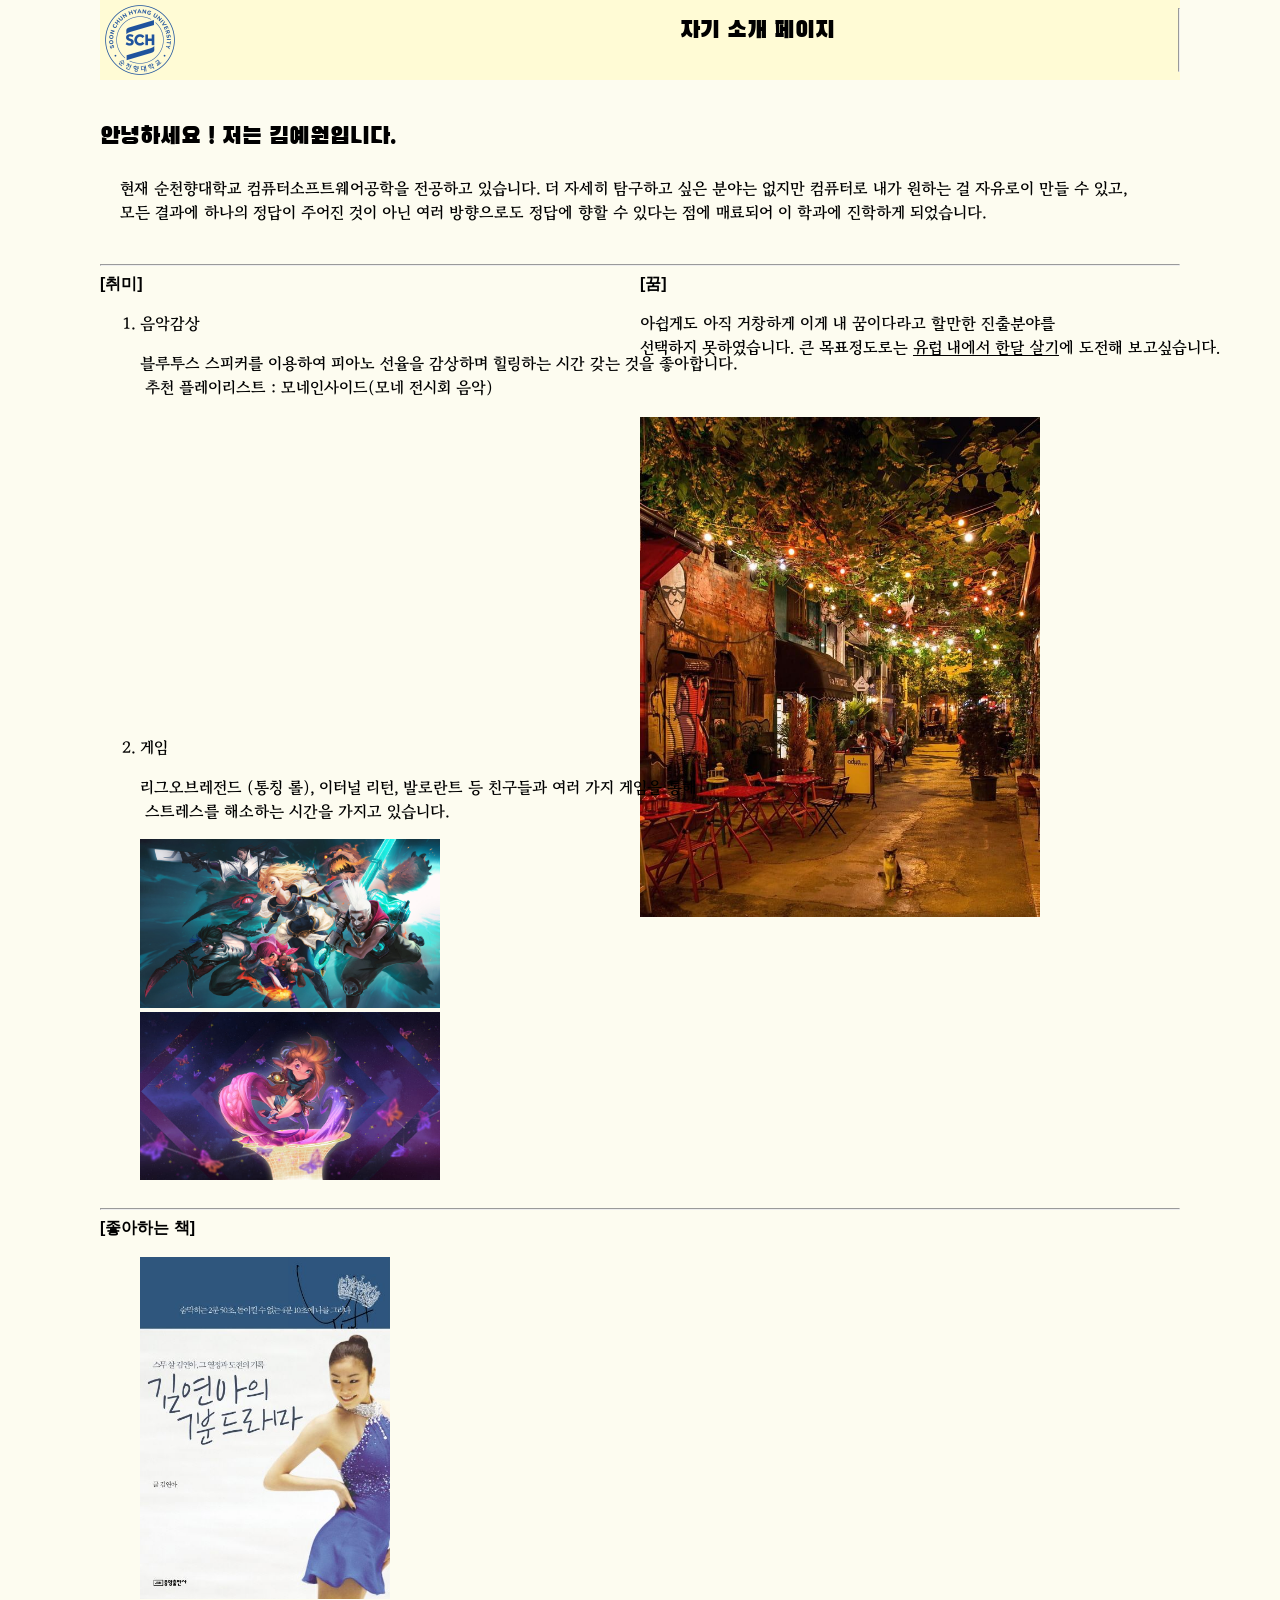
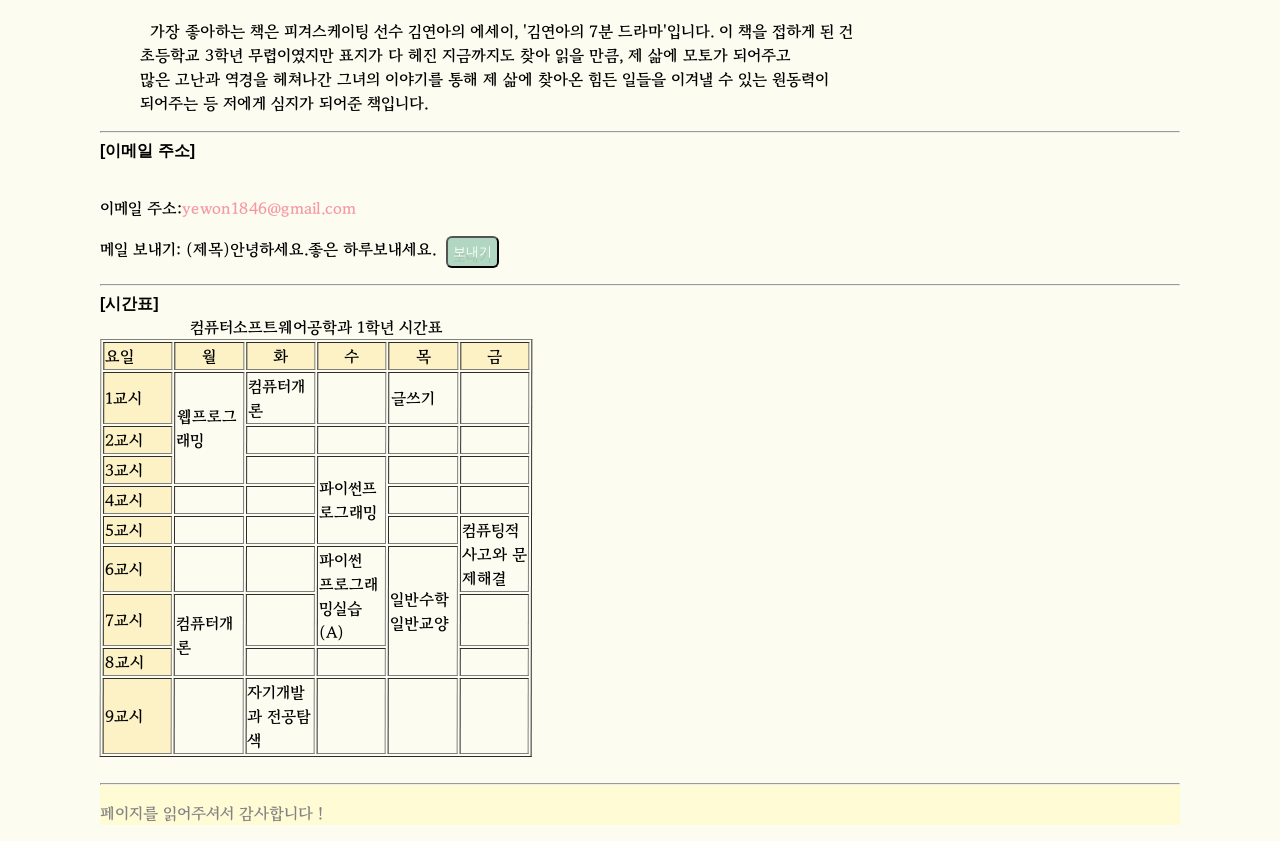
==== index.html @ 6d979e36 "web 첫 자기소개 웹페이지  Signed-off-by: kim-kancho <168636090+kim-kancho@users.noreply.github.com>" ====
<!DOCTYPE html>
<html>
<head>
    <link rel="stylesheet" href="style.css">
    <meta charset="utf-8">
    <link rel="stylesheet" href="https://jhammann.github.io/sakura/dist/sakura.css">
    <div id="sakura-petals"></div>
    <script src="https://jhammann.github.io/sakura/dist/sakura.js"></script>
    <script>
        var sakura = new Sakura('#sakura-petals');
    </script>
    <title> 자기소개</title>
    <meta name="description" content="이 페이지는 자기소개를 위한 페이지입니다.">
    <!--구글 폰트 불러오기 (볼드체)-->
    <link rel="preconnect" href="https://fonts.googleapis.com">
    <link rel="preconnect" href="https://fonts.gstatic.com" crossorigin>
    <link href="https://fonts.googleapis.com/css2?family=Black+Han+Sans&display=swap" rel="stylesheet">
    <!--구글 폰트 불러오기 (메인페이지)-->
    <link rel="preconnect" href="https://fonts.googleapis.com"> 
    <link rel="preconnect" href="https://fonts.gstatic.com" crossorigin> 
    <link href="https://fonts.googleapis.com/css2?family=Black+Han+Sans&family=Gowun+Batang:wght@400;700&family=Noto+Serif+KR&display=swap" rel="stylesheet">
    <div id="headercolor">
        <br>
        <a href="https://home.sch.ac.kr/xe/index.jsp" target="_blank" ><img id="logo" src="img/순천향대학교_seal.png" width="80" height="80" alt="순천향대학교 컴퓨터소프트웨어공학과 홈페이지"></a>
        <br>
        <h1>&nbsp;자기 소개 페이지</h1>
        <nav>
            <ul>
                <li id="linav"><a href="#취미">취미</a></li>
                <li id="linav"><a href="#꿈">꿈</a></li>
                <li id="linav"><a href="#책">좋아하는 책</a></li>
                <li id="linav"><a href="#이메일">이메일 주소</a></li>
                <li id="linav"><a href="#시간표">시간표</a></li>
            </ul>
        </nav>
        <br><br>
        <hr>
    </div>
    <br>
</head>
<body>
    <div>
    <h3> 안녕하세요 ! 저는 김예원입니다. </h3>
    <pre>
    현재 순천향대학교 컴퓨터소프트웨어공학을 전공하고 있습니다. 더 자세히 탐구하고 싶은 분야는 없지만 컴퓨터로 내가 원하는 걸 자유로이 만들 수 있고,
    모든 결과에 하나의 정답이 주어진 것이 아닌 여러 방향으로도 정답에 향할 수 있다는 점에 매료되어 이 학과에 진학하게 되었습니다.
    </pre>
    </div>
    <hr>
    <div id="fblock">
        <div id="hobby">
        <a name="취미>"><b>[취미]</b></a>
        <ol type="1">
            <li>음악감상</li>
            <pre>블루투스 스피커를 이용하여 피아노 선율을 감상하며 힐링하는 시간 갖는 것을 좋아합니다.<br> 추천 플레이리스트 : 모네인사이드(모네 전시회 음악)<br></pre>
            <iframe width="500" height="300" src="https://www.youtube.com/embed/D-BnClr1OoA?si=T-VZpK9DUd7u6JbNautoplay=1" title="YouTube video player" frameborder="0" allow="accelerometer; autoplay; clipboard-write; encrypted-media; gyroscope; picture-in-picture; web-share" referrerpolicy="strict-origin-when-cross-origin" allowfullscreen></iframe>
            </p>
            <li>게임</li>   
            <pre>리그오브레전드 (통칭 롤), 이터널 리턴, 발로란트 등 친구들과 여러 가지 게임을 통해<br> 스트레스를 해소하는 시간을 가지고 있습니다. </pre>
            <img src="img/lol.jpg" width="300" alt="리그오브레전드"> <img src="img/zoe-lol.jpg" width="300" alt="리그오브레전드 챔피언 '조이'">
        </ol>
        </div>
        <div id="dream">
        <a name="꿈"><b>[꿈]</b></a>
        <pre>아쉽게도 아직 거창하게 이게 내 꿈이다라고 할만한 진출분야를 
선택하지 못하였습니다. 큰 목표정도로는 <u>유럽 내에서 한달 살기</u>에 도전해 보고싶습니다. 
        </pre>
        <br>
        <img src="img/유럽.jpg" width="400" height="500" alt="유럽풍경">
        </div>
    </div>
    <hr>
    <div id="dook">
    <a name="책"><b>[좋아하는 책]</b></a><br><br>
    <img src="img/book.jpg" id="book" width="250" alt="김연아의 7분 드라마">
    <pre id="bookpre">          가장 좋아하는 책은 피겨스케이팅 선수 김연아의 에세이, '김연아의 7분 드라마'입니다. 이 책을 접하게 된 건
        초등학교 3학년 무렵이였지만 표지가 다 헤진 지금까지도 찾아 읽을 만큼, 제 삶에 모토가 되어주고
        많은 고난과 역경을 헤쳐나간 그녀의 이야기를 통해 제 삶에 찾아온 힘든 일들을 이겨낼 수 있는 원동력이
        되어주는 등 저에게 심지가 되어준 책입니다. </pre>
    </div>
    <hr>
    <div id="email">
    <a name="이메일"><b>[이메일 주소]</b></a><br><br>
    <p>이메일 주소:<a href="mailto:yewon1846@gmail.com">yewon1846@gmail.com</p></a>
    <p>메일 보내기: (제목)안녕하세요.좋은 하루보내세요.<a href="mailto:yewon1846@gmail.com?subject=안녕하세요.좋은 하루보내세요."><button id="send">보내기</button></a></p>
    </div>
    <hr>
    <div>
    <a name="시간표"><b>[시간표]</b></a>
    <table border=“1”>
        <caption> 컴퓨터소프트웨어공학과 1학년 시간표</caption>
        <thead>
            <tr><td>요일</td> <th>월</th> <th>화</th> <th>수</th> <th>목</th> <th>금</th>
        </thead>
        <body> 
            <tr> <td id="class">1교시</td> <td rowspan="3">웹프로그래밍</td> <td>컴퓨터개론</td> <td></td> <td>글쓰기</td> <td></td></tr>  
            <tr> <td id="class">2교시</td> <td></td> <td></td> <td></td><td></td></tr>   
            <tr> <td id="class">3교시</td> <td></td> <td rowspan="3">파이썬프로그래밍</td> <td></td> <td></td> </tr>  
            <tr> <td id="class">4교시</td> <td></td> <td></td> <td></td> <td></td> </tr>  
            <tr> <td id="class">5교시</td> <td></td> <td></td> <td></td> <td rowspan="2">컴퓨팅적사고와 문제해결</td> </tr>  
            <tr> <td id="class">6교시</td> <td></td> <td></td> <td rowspan="2">파이썬<br>프로그래밍실습(A)</td><td rowspan="3">일반수학 일반교양</td></tr>  
            <tr> <td id="class">7교시</td> <td rowspan="2">컴퓨터개론</td> <td></td> <td></td> </tr>  
            <tr> <td id="class">8교시</td> <td></td> <td></td> <td></td> </tr>  
            <tr> <td id="class">9교시</td> <td></td> <td>자기개발과 전공탐색</td> <td></td><td></td><td></td></tr>   
        
        </tbody>
    </table>
    <br>
    </div>
</body>
<footer>
    <hr>
    <p id="footerp"> 페이지를 읽어주셔서 감사합니다 !</p>
</footer>
</html>
---- style.css ----
@import url('https://fonts.googleapis.com/css2?family=Black+Han+Sans&display=swap');

html {
  box-sizing: border-box;
}

*, *:before, *:after {
  box-sizing: inherit;
}

#headercolor{
  display: flex;
  flex-direction : row;
  background-color:#fffbd5;
}


p,pre ,li{
  font-family: "Gowun Batang", serif;
  font-weight: 700;
  font-style: normal;
  transform: skew(-0.1deg);
  -webkit-font-smoothing: antialiased;
  -moz-osx-font-smoothing: auto;
}

h1,h2,h3 {
  font-family: "Black Han Sans";
  font-weight: 400;
  font-size: x-large;
  font-style: normal;
  border: radius 0.08em;
  -webkit-font-smoothing: antialiased;
  -moz-osx-font-smoothing: auto; 
}

nav {
  float: right;
  margin-top: -65px;
}

#linav{
  background:#ffe9c0;
  padding: 6px;
  list-style: none;
  float: left;
}

a{
  text-decoration-line: none;
  text-decoration:none;
  flex-grow: 1;
}

a:link {
  color: rgba(243, 135, 153, 0.87);
}


a:visited{
  color: rgb(19, 151, 228);
}

a:hover{
  color: rgb(194, 133, 252);
  background-color: #d4ddf1;
}

body{
  margin: 0;
  height: 100%;
  background: #fdfcf0;
  font-family: sans-serif;
  font-weight: 400;
  font-style: normal;
  margin-left: 100px;
  margin-right: 100px;
  
}

#fblock{
  display: flex;
  flex-direction : row;
  justify-content:center;
  width: 100%;
}
  
#hobby{
  width: 50%;
}

#dream{
  width: 50%;
}

#logo{
  float: left;
}

#book{
  margin-left: 40px; 

}

#send{
  position: relative;
  display: inline-block;
  margin-left: 10px;
  padding: 5px 5px;
  color: rgb(255, 255, 255);
  border-radius: 6px;
  text-align: center;
  text-shadow: 0 5px 0 rgba(76, 92, 60, 0.15);
  background-color: #b1d6c1;
  
}

table{
  width: 40%;
  height: 60%;
  table-layout: fixed;
  font-family: "Gowun Batang", serif;
  font-weight: 700;
  font-style: normal;
  transform: skew(-0.1deg);
  -webkit-font-smoothing: antialiased;
  -moz-osx-font-smoothing: auto;
  
}

table td:hover{
  color: rgb(238, 118, 138);
  background-color: rgb(253, 236, 236);
}

thead{
  background-color: rgb(252, 242, 197);
}

#class{
  background-color: rgb(252, 242, 197);
}

footer{
  font-family: "Gowun Batang", serif;
  font-weight: 700;
  font-style: normal;
  transform: skew(-0.1deg);
  -webkit-font-smoothing: antialiased;
  -moz-osx-font-smoothing: auto;
  background-color: #fffbd5;
}

#footerp{
  color: #838383;
}
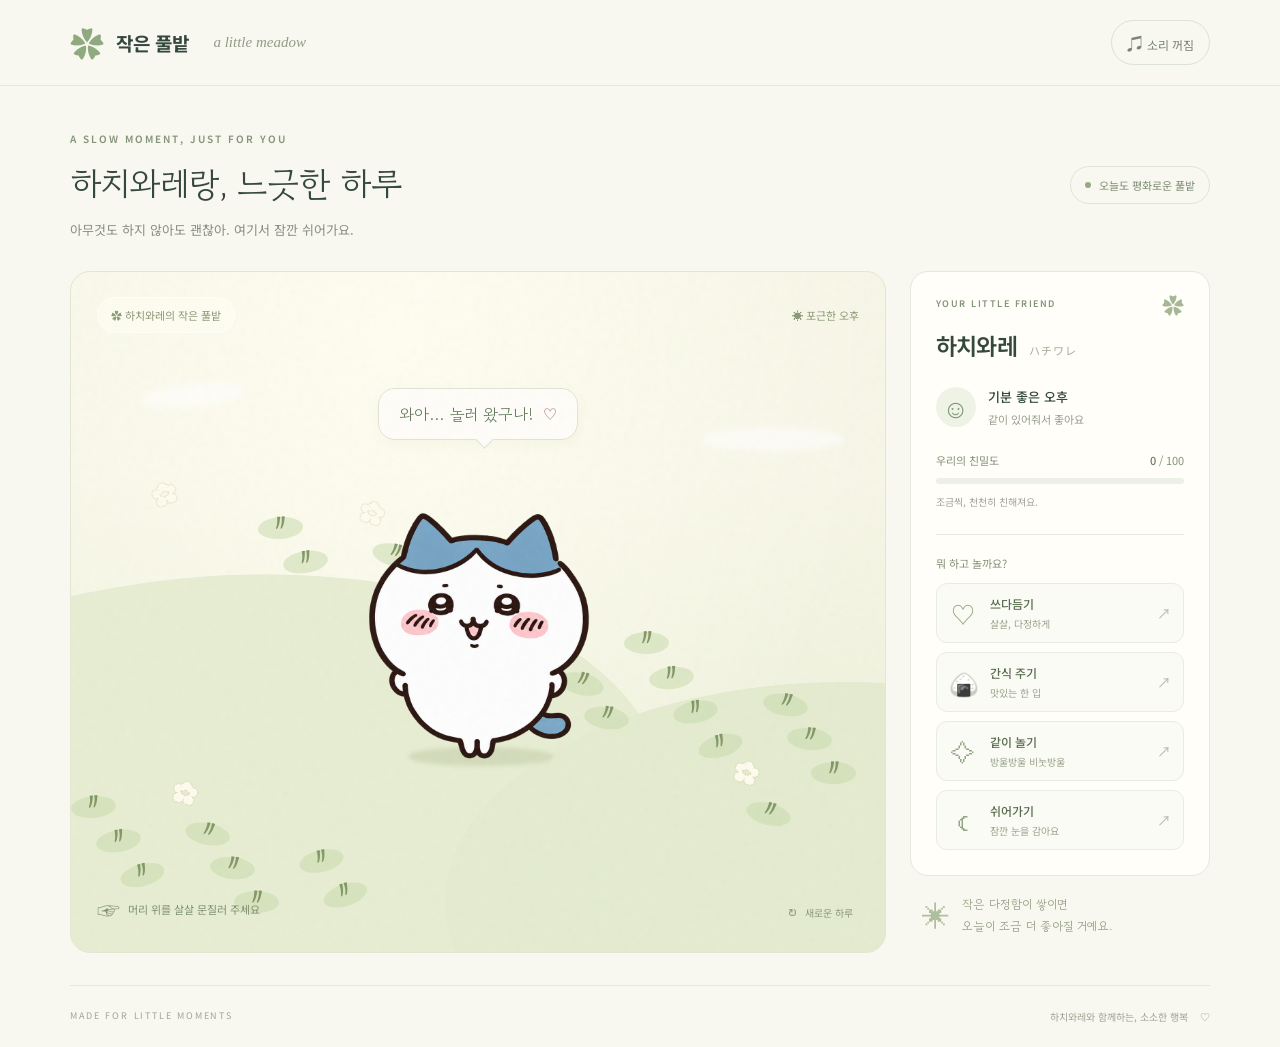
==== commit 7d3d8eb7: "Build interactive Hachiware meadow site" ====
--- a/index.html
+++ b/index.html
@@ -1,115 +1,20 @@
-<!DOCTYPE html>
-<html>
-<head>
-    <link rel="stylesheet" href="style.css">
-    <meta charset="utf-8">
-    <link rel="stylesheet" href="https://jhammann.github.io/sakura/dist/sakura.css">
-    <div id="sakura-petals"></div>
-    <script src="https://jhammann.github.io/sakura/dist/sakura.js"></script>
-    <script>
-        var sakura = new Sakura('#sakura-petals');
-    </script>
-    <title> 자기소개</title>
-    <meta name="description" content="이 페이지는 자기소개를 위한 페이지입니다.">
-    <!--구글 폰트 불러오기 (볼드체)-->
-    <link rel="preconnect" href="https://fonts.googleapis.com">
-    <link rel="preconnect" href="https://fonts.gstatic.com" crossorigin>
-    <link href="https://fonts.googleapis.com/css2?family=Black+Han+Sans&display=swap" rel="stylesheet">
-    <!--구글 폰트 불러오기 (메인페이지)-->
-    <link rel="preconnect" href="https://fonts.googleapis.com"> 
-    <link rel="preconnect" href="https://fonts.gstatic.com" crossorigin> 
-    <link href="https://fonts.googleapis.com/css2?family=Black+Han+Sans&family=Gowun+Batang:wght@400;700&family=Noto+Serif+KR&display=swap" rel="stylesheet">
-    <div id="headercolor">
-        <br>
-        <a href="https://home.sch.ac.kr/xe/index.jsp" target="_blank" ><img id="logo" src="img/순천향대학교_seal.png" width="80" height="80" alt="순천향대학교 컴퓨터소프트웨어공학과 홈페이지"></a>
-        <br>
-        <h1>&nbsp;자기 소개 페이지</h1>
-        <nav>
-            <ul>
-                <li id="linav"><a href="#취미">취미</a></li>
-                <li id="linav"><a href="#꿈">꿈</a></li>
-                <li id="linav"><a href="#책">좋아하는 책</a></li>
-                <li id="linav"><a href="#이메일">이메일 주소</a></li>
-                <li id="linav"><a href="#시간표">시간표</a></li>
-            </ul>
-        </nav>
-        <br><br>
-        <hr>
-    </div>
-    <br>
-</head>
-<body>
-    <div>
-    <h3> 안녕하세요 ! 저는 김예원입니다. </h3>
-    <pre>
-    현재 순천향대학교 컴퓨터소프트웨어공학을 전공하고 있습니다. 더 자세히 탐구하고 싶은 분야는 없지만 컴퓨터로 내가 원하는 걸 자유로이 만들 수 있고,
-    모든 결과에 하나의 정답이 주어진 것이 아닌 여러 방향으로도 정답에 향할 수 있다는 점에 매료되어 이 학과에 진학하게 되었습니다.
-    </pre>
-    </div>
-    <hr>
-    <div id="fblock">
-        <div id="hobby">
-        <a name="취미>"><b>[취미]</b></a>
-        <ol type="1">
-            <li>음악감상</li>
-            <pre>블루투스 스피커를 이용하여 피아노 선율을 감상하며 힐링하는 시간 갖는 것을 좋아합니다.<br> 추천 플레이리스트 : 모네인사이드(모네 전시회 음악)<br></pre>
-            <iframe width="500" height="300" src="https://www.youtube.com/embed/D-BnClr1OoA?si=T-VZpK9DUd7u6JbNautoplay=1" title="YouTube video player" frameborder="0" allow="accelerometer; autoplay; clipboard-write; encrypted-media; gyroscope; picture-in-picture; web-share" referrerpolicy="strict-origin-when-cross-origin" allowfullscreen></iframe>
-            </p>
-            <li>게임</li>   
-            <pre>리그오브레전드 (통칭 롤), 이터널 리턴, 발로란트 등 친구들과 여러 가지 게임을 통해<br> 스트레스를 해소하는 시간을 가지고 있습니다. </pre>
-            <img src="img/lol.jpg" width="300" alt="리그오브레전드"> <img src="img/zoe-lol.jpg" width="300" alt="리그오브레전드 챔피언 '조이'">
-        </ol>
-        </div>
-        <div id="dream">
-        <a name="꿈"><b>[꿈]</b></a>
-        <pre>아쉽게도 아직 거창하게 이게 내 꿈이다라고 할만한 진출분야를 
-선택하지 못하였습니다. 큰 목표정도로는 <u>유럽 내에서 한달 살기</u>에 도전해 보고싶습니다. 
-        </pre>
-        <br>
-        <img src="img/유럽.jpg" width="400" height="500" alt="유럽풍경">
-        </div>
-    </div>
-    <hr>
-    <div id="dook">
-    <a name="책"><b>[좋아하는 책]</b></a><br><br>
-    <img src="img/book.jpg" id="book" width="250" alt="김연아의 7분 드라마">
-    <pre id="bookpre">          가장 좋아하는 책은 피겨스케이팅 선수 김연아의 에세이, '김연아의 7분 드라마'입니다. 이 책을 접하게 된 건
-        초등학교 3학년 무렵이였지만 표지가 다 헤진 지금까지도 찾아 읽을 만큼, 제 삶에 모토가 되어주고
-        많은 고난과 역경을 헤쳐나간 그녀의 이야기를 통해 제 삶에 찾아온 힘든 일들을 이겨낼 수 있는 원동력이
-        되어주는 등 저에게 심지가 되어준 책입니다. </pre>
-    </div>
-    <hr>
-    <div id="email">
-    <a name="이메일"><b>[이메일 주소]</b></a><br><br>
-    <p>이메일 주소:<a href="mailto:yewon1846@gmail.com">yewon1846@gmail.com</p></a>
-    <p>메일 보내기: (제목)안녕하세요.좋은 하루보내세요.<a href="mailto:yewon1846@gmail.com?subject=안녕하세요.좋은 하루보내세요."><button id="send">보내기</button></a></p>
-    </div>
-    <hr>
-    <div>
-    <a name="시간표"><b>[시간표]</b></a>
-    <table border=“1”>
-        <caption> 컴퓨터소프트웨어공학과 1학년 시간표</caption>
-        <thead>
-            <tr><td>요일</td> <th>월</th> <th>화</th> <th>수</th> <th>목</th> <th>금</th>
-        </thead>
-        <body> 
-            <tr> <td id="class">1교시</td> <td rowspan="3">웹프로그래밍</td> <td>컴퓨터개론</td> <td></td> <td>글쓰기</td> <td></td></tr>  
-            <tr> <td id="class">2교시</td> <td></td> <td></td> <td></td><td></td></tr>   
-            <tr> <td id="class">3교시</td> <td></td> <td rowspan="3">파이썬프로그래밍</td> <td></td> <td></td> </tr>  
-            <tr> <td id="class">4교시</td> <td></td> <td></td> <td></td> <td></td> </tr>  
-            <tr> <td id="class">5교시</td> <td></td> <td></td> <td></td> <td rowspan="2">컴퓨팅적사고와 문제해결</td> </tr>  
-            <tr> <td id="class">6교시</td> <td></td> <td></td> <td rowspan="2">파이썬<br>프로그래밍실습(A)</td><td rowspan="3">일반수학 일반교양</td></tr>  
-            <tr> <td id="class">7교시</td> <td rowspan="2">컴퓨터개론</td> <td></td> <td></td> </tr>  
-            <tr> <td id="class">8교시</td> <td></td> <td></td> <td></td> </tr>  
-            <tr> <td id="class">9교시</td> <td></td> <td>자기개발과 전공탐색</td> <td></td><td></td><td></td></tr>   
-        
-        </tbody>
-    </table>
-    <br>
-    </div>
-</body>
-<footer>
-    <hr>
-    <p id="footerp"> 페이지를 읽어주셔서 감사합니다 !</p>
-</footer>
-</html>
+<!doctype html>
+<html lang="ko">
+<head><meta charset="utf-8"><meta name="viewport" content="width=device-width,initial-scale=1"><meta name="theme-color" content="#f8f7ef"><title>하치와레의 작은 풀밭</title><link rel="stylesheet" href="style.css"></head>
+<body>
+<header class="topbar"><a class="brand" href="./"><span class="brand-icon">✿</span> 작은 풀밭 <span class="brand-en">a little meadow</span></a><button id="sound" class="quiet-button" aria-pressed="false">♫ <span>소리 꺼짐</span></button></header>
+<main>
+<div class="intro"><div><p class="eyebrow">A SLOW MOMENT, JUST FOR YOU</p><h1>하치와레랑, 느긋한 하루</h1><p class="subtitle">아무것도 하지 않아도 괜찮아. 여기서 잠깐 쉬어가요.</p></div><span class="day-badge"><span></span> 오늘도 평화로운 풀밭</span></div>
+<div class="layout">
+<section class="meadow" aria-label="하치와레와 상호작용하는 풀밭">
+<div class="scene-top"><span class="scene-label">✿ 하치와레의 작은 풀밭</span><span class="weather">☀  포근한 오후</span></div>
+<div class="cloud cloud-one"></div><div class="cloud cloud-two"></div><div class="hill hill-one"></div><div class="hill hill-two"></div>
+<div id="grass" aria-hidden="true"></div>
+<div class="character-area"><div id="bubble" class="bubble" role="status" aria-live="polite">와아… 놀러 왔구나! <span>♡</span></div><div class="character-shadow"></div><button id="character" class="character" aria-label="하치와레 쓰다듬기. 누르거나 머리를 문질러 주세요"><span class="sprite generated" id="sprite"></span></button><div id="particles" aria-hidden="true"></div></div>
+<div class="scene-bottom"><span><span class="small-hand">☞</span> 머리 위를 살살 문질러 주세요</span><button id="reset" aria-label="하치와레와의 하루 초기화">↻ <span>새로운 하루</span></button></div>
+</section>
+<aside class="sidebar"><section class="friend-card"><div class="card-top"><span class="eyebrow">YOUR LITTLE FRIEND</span><span class="tiny-flower">✿</span></div><h2>하치와레 <span>ハチワレ</span></h2><div class="mood"><span id="mood-icon">☺</span><div><strong id="mood">기분 좋은 오후</strong><p id="mood-description">같이 있어줘서 좋아요</p></div></div><div class="affection-heading"><span>우리의 친밀도</span><span><strong id="affection-value">0</strong> / 100</span></div><div class="progress" role="progressbar" aria-label="친밀도" aria-valuemin="0" aria-valuemax="100" aria-valuenow="0"><div id="affection-bar"></div></div><p id="affection-caption" class="caption">조금씩, 천천히 친해져요.</p><div class="divider"></div><p class="action-label">뭐 하고 놀까요?</p><div class="actions"><button data-action="pet"><span class="action-icon">♡</span><span><strong>쓰다듬기</strong><small>살살, 다정하게</small></span><span class="action-arrow">↗</span></button><button data-action="feed"><span class="action-icon">🍙</span><span><strong>간식 주기</strong><small>맛있는 한 입</small></span><span class="action-arrow">↗</span></button><button data-action="play"><span class="action-icon">✧</span><span><strong>같이 놀기</strong><small>방울방울 비눗방울</small></span><span class="action-arrow">↗</span></button><button data-action="rest"><span class="action-icon">☾</span><span><strong>쉬어가기</strong><small>잠깐 눈을 감아요</small></span><span class="action-arrow">↗</span></button></div></section><div class="note"><span>✳</span><p>작은 다정함이 쌓이면<br>오늘이 조금 더 좋아질 거예요.</p></div></aside>
+</div>
+<footer><span>MADE FOR LITTLE MOMENTS</span><span>하치와레와 함께하는, 소소한 행복 <span class="footer-heart">♡</span></span></footer>
+</main><script src="app.js"></script>
+</body></html>
--- a/style.css
+++ b/style.css
@@ -1,156 +1,8 @@
-@import url('https://fonts.googleapis.com/css2?family=Black+Han+Sans&display=swap');
-
-html {
-  box-sizing: border-box;
-}
-
-*, *:before, *:after {
-  box-sizing: inherit;
-}
-
-#headercolor{
-  display: flex;
-  flex-direction : row;
-  background-color:#fffbd5;
-}
-
-
-p,pre ,li{
-  font-family: "Gowun Batang", serif;
-  font-weight: 700;
-  font-style: normal;
-  transform: skew(-0.1deg);
-  -webkit-font-smoothing: antialiased;
-  -moz-osx-font-smoothing: auto;
-}
-
-h1,h2,h3 {
-  font-family: "Black Han Sans";
-  font-weight: 400;
-  font-size: x-large;
-  font-style: normal;
-  border: radius 0.08em;
-  -webkit-font-smoothing: antialiased;
-  -moz-osx-font-smoothing: auto; 
-}
-
-nav {
-  float: right;
-  margin-top: -65px;
-}
-
-#linav{
-  background:#ffe9c0;
-  padding: 6px;
-  list-style: none;
-  float: left;
-}
-
-a{
-  text-decoration-line: none;
-  text-decoration:none;
-  flex-grow: 1;
-}
-
-a:link {
-  color: rgba(243, 135, 153, 0.87);
-}
-
-
-a:visited{
-  color: rgb(19, 151, 228);
-}
-
-a:hover{
-  color: rgb(194, 133, 252);
-  background-color: #d4ddf1;
-}
-
-body{
-  margin: 0;
-  height: 100%;
-  background: #fdfcf0;
-  font-family: sans-serif;
-  font-weight: 400;
-  font-style: normal;
-  margin-left: 100px;
-  margin-right: 100px;
-  
-}
-
-#fblock{
-  display: flex;
-  flex-direction : row;
-  justify-content:center;
-  width: 100%;
-}
-  
-#hobby{
-  width: 50%;
-}
-
-#dream{
-  width: 50%;
-}
-
-#logo{
-  float: left;
-}
-
-#book{
-  margin-left: 40px; 
-
-}
-
-#send{
-  position: relative;
-  display: inline-block;
-  margin-left: 10px;
-  padding: 5px 5px;
-  color: rgb(255, 255, 255);
-  border-radius: 6px;
-  text-align: center;
-  text-shadow: 0 5px 0 rgba(76, 92, 60, 0.15);
-  background-color: #b1d6c1;
-  
-}
-
-table{
-  width: 40%;
-  height: 60%;
-  table-layout: fixed;
-  font-family: "Gowun Batang", serif;
-  font-weight: 700;
-  font-style: normal;
-  transform: skew(-0.1deg);
-  -webkit-font-smoothing: antialiased;
-  -moz-osx-font-smoothing: auto;
-  
-}
-
-table td:hover{
-  color: rgb(238, 118, 138);
-  background-color: rgb(253, 236, 236);
-}
-
-thead{
-  background-color: rgb(252, 242, 197);
-}
-
-#class{
-  background-color: rgb(252, 242, 197);
-}
-
-footer{
-  font-family: "Gowun Batang", serif;
-  font-weight: 700;
-  font-style: normal;
-  transform: skew(-0.1deg);
-  -webkit-font-smoothing: antialiased;
-  -moz-osx-font-smoothing: auto;
-  background-color: #fffbd5;
-}
-
-#footerp{
-  color: #838383;
-}+@import url('https://fonts.googleapis.com/css2?family=Gowun+Dodum&family=Noto+Sans+KR:wght@400;500;600;700&display=swap');
+:root{--ink:#35483e;--muted:#8a9386;--sage:#7b9676;--cream:#f8f7f0;--line:#e5e8dc}*{box-sizing:border-box}body{margin:0;background:var(--cream);color:var(--ink);font-family:'Noto Sans KR',sans-serif;font-size:14px}button,a{-webkit-tap-highlight-color:transparent}button{font:inherit;cursor:pointer}button:focus-visible,a:focus-visible{outline:3px solid #88a4bf;outline-offset:5px}a{color:inherit;text-decoration:none}.topbar{height:86px;border-bottom:1px solid var(--line);display:flex;align-items:center;justify-content:space-between;padding:0 5.5%}.brand{display:flex;align-items:center;gap:12px;font-weight:700;font-size:19px}.brand-icon{font-size:34px;color:#8eaa7e}.brand-en{font-family:Georgia,serif;font-style:italic;font-size:15px;font-weight:400;color:#939b88;margin-left:12px}.quiet-button{background:none;border:1px solid #dce2d4;border-radius:24px;padding:9px 15px;color:#798571;font-size:12px}.quiet-button:first-letter{font-size:17px}main{max-width:1390px;margin:auto;padding:45px 5.5% 0}.intro{display:flex;align-items:center;justify-content:space-between;margin-bottom:32px}.eyebrow{font-size:10px;letter-spacing:2px;color:#84947b;font-weight:600;margin:0 0 13px}h1{font-family:'Gowun Dodum',sans-serif;font-size:34px;letter-spacing:-1px;margin:0 0 12px;font-weight:400}.subtitle{font-size:13px;color:#88907f;margin:0}.day-badge{font-size:11px;color:#7e8d74;display:flex;gap:8px;align-items:center;border:1px solid #e0e5d8;border-radius:30px;padding:10px 14px}.day-badge>span{height:6px;width:6px;border-radius:50%;background:#94aa7d}.layout{display:grid;grid-template-columns:minmax(0,1fr) 300px;gap:24px}.meadow{position:relative;min-height:610px;background:#f1f3de;border:1px solid #e1e7d2;border-radius:20px;overflow:hidden;isolation:isolate;background-image:radial-gradient(ellipse at 40% 10%,#fffdf0 0%,transparent 70%),linear-gradient(#f7f6e7 30%,#e9efd5)}.meadow:after{content:'';position:absolute;inset:0;pointer-events:none;opacity:.14;background-image:url("data:image/svg+xml,%3Csvg viewBox='0 0 160 160' xmlns='http://www.w3.org/2000/svg'%3E%3Cfilter id='n'%3E%3CfeTurbulence type='fractalNoise' baseFrequency='.6' numOctaves='3' stitchTiles='stitch'/%3E%3C/filter%3E%3Crect width='100%25' height='100%25' opacity='.3' filter='url(%23n)'/%3E%3C/svg%3E");z-index:6}.scene-top,.scene-bottom{position:absolute;left:26px;right:26px;display:flex;justify-content:space-between;align-items:center;z-index:7}.scene-top{top:25px;font-size:11px;color:#8b9a78}.scene-label{background:#fffdf481;padding:9px 13px;border:1px solid #ffffff88;border-radius:20px}.weather{font-size:11px}.scene-bottom{bottom:24px;font-size:11px;color:#7f9072}.scene-bottom>span{display:flex;align-items:center;gap:8px}.small-hand{font-size:23px}.scene-bottom button{background:transparent;border:0;color:#8d9a7e;font-size:18px;padding:6px}.scene-bottom button span{font-size:10px;margin-left:3px}.hill{position:absolute;border-radius:50%;z-index:-1}.hill-one{width:1000px;height:550px;background:#e7edd2;top:310px;left:-400px;transform:rotate(-9deg)}.hill-two{width:800px;height:440px;background:#e4ebcf;top:410px;right:-360px}.cloud{position:absolute;background:#ffffff8a;border-radius:50%;width:105px;height:25px;filter:blur(3px)}.cloud-one{top:111px;left:70px;transform:rotate(-6deg)}.cloud-two{top:155px;right:40px;width:145px}.grass-tuft{position:absolute;width:45px;height:22px;border-radius:50%;background:#c6d9a980;transform:rotate(var(--rotation));color:#819765;text-align:center;font-family:Georgia,serif;font-weight:bold;font-size:23px;line-height:13px}.grass-tuft.flower{background:none;color:#fefbee;font-size:24px;text-shadow:0 0 1px #b6b979}.character-area{position:absolute;left:50%;top:52%;transform:translate(-50%,-50%);width:330px;height:390px;z-index:3}.character{position:absolute;inset:25px 0 0;width:330px;height:350px;border:0;background:none;padding:0;touch-action:none;user-select:none;transition:transform .25s;animation:breathe 3.5s ease-in-out infinite}.sprite{display:block;width:100%;height:100%;background:url('assets/hachi-sprites.png') center/contain no-repeat;pointer-events:none}.sprite.generated{background-image:url('assets/hachi-sprites.png');background-size:200% 100%;background-position:0% center}.petted .sprite.generated{background-position:100% center}.character.petted{animation:happy .7s ease-in-out infinite}.character.playing{animation:hop .65s ease-in-out 3}.character.sleeping{animation:breathe 4s ease-in-out infinite;transform:rotate(-5deg)}.character.sleeping .sprite{filter:brightness(.97)}.character-shadow{position:absolute;width:145px;height:19px;bottom:55px;left:95px;border-radius:50%;background:#9aab7b45;filter:blur(2px)}.bubble{position:absolute;top:-43px;left:50%;transform:translateX(-50%);white-space:nowrap;background:#fffdf9;border:1px solid #e0e5d2;border-radius:17px;padding:13px 20px;font-family:'Gowun Dodum',sans-serif;color:#657b5d;font-size:16px;box-shadow:0 4px 12px #8c9b6910;z-index:4}.bubble:after{content:'';position:absolute;width:12px;height:12px;background:#fffdf9;border-right:1px solid #e0e5d2;border-bottom:1px solid #e0e5d2;bottom:-7px;left:50%;transform:rotate(45deg)}.bubble span{color:#bf9a91;margin-left:5px}.friend-card{padding:25px;background:#fffef9;border:1px solid var(--line);border-radius:18px}.card-top{display:flex;justify-content:space-between;align-items:center}.card-top .eyebrow{font-size:9px;letter-spacing:1.5px}.tiny-flower{font-size:22px;color:#a6b796;margin-top:-12px}h2{font-size:23px;letter-spacing:-.7px;margin:5px 0 24px;font-weight:600}h2>span{font-size:11px;letter-spacing:1px;color:#a5ac9c;font-weight:400;margin-left:7px}.mood{display:flex;gap:12px;align-items:center;margin-bottom:25px}.mood>span{width:40px;height:40px;background:#eff3e6;border-radius:50%;display:grid;place-items:center;font-size:26px;color:#7f9973}.mood strong{font-size:13px;font-weight:500}.mood p{font-size:11px;color:#99a08f;margin:5px 0 0}.affection-heading{display:flex;justify-content:space-between;font-size:11px;color:#849178;margin-bottom:10px}.affection-heading strong{font-weight:500;color:#677f5a}.progress{height:6px;border-radius:8px;background:#edf0e6;overflow:hidden}.progress>div{background:#9ab58a;width:0%;height:100%;border-radius:8px;transition:width .4s}.caption{font-size:10px;color:#a0a695;margin:10px 0 0}.divider{height:1px;background:var(--line);margin:25px 0 20px}.action-label{font-size:11px;color:#849079;margin-bottom:12px}.actions{display:grid;gap:9px}.actions button{display:flex;align-items:center;gap:12px;text-align:left;padding:11px 12px;background:#fafbf5;border:1px solid #e9eddf;border-radius:11px;color:#596d50;transition:background .2s,transform .2s}.actions button:hover{background:#edf3e4;transform:translateY(-2px)}.actions button.active{background:#e7efdf;border-color:#a8bc98}.action-icon{font-size:24px;width:29px;text-align:center;color:#92a884}.actions strong{font-size:12px;font-weight:500;display:block}.actions small{font-size:10px;color:#9aa38c;display:block;margin-top:4px}.action-arrow{margin-left:auto;color:#b1bba5}.note{display:flex;align-items:center;gap:12px;padding:17px 12px;color:#929e84}.note>span{font-size:28px;color:#afbe9d}.note p{font-family:'Gowun Dodum',sans-serif;font-size:12px;line-height:1.8;margin:0}footer{display:flex;justify-content:space-between;border-top:1px solid var(--line);margin-top:32px;padding:23px 0;color:#a0a794;font-size:10px}footer>span:first-child{letter-spacing:1.8px;font-size:9px}.footer-heart{margin-left:9px;color:#aaa18c}.particle{position:absolute;pointer-events:none;color:#d09a9b;font-size:24px;z-index:5;animation:float-away 1.4s ease-out forwards}.play-bubble{border:1px solid #94b6ac;background:radial-gradient(circle at 30% 25%,#fff9,transparent 60%);border-radius:50%;width:30px;height:30px;animation:float-away 2.5s ease-out forwards}.snack{font-size:40px}.sleep-z{font-size:25px;color:#8295a0}@keyframes breathe{50%{translate:0 -5px}}@keyframes happy{50%{transform:rotate(2deg) scale(1.025)}}@keyframes hop{50%{translate:0 -25px;rotate:-3deg}}@keyframes float-away{0%{opacity:0;transform:translate(0,10px) scale(.5)}20%{opacity:1}100%{opacity:0;transform:translate(var(--drift,20px),-100px) scale(1.2)}}@media(min-width:1450px){main{padding-left:35px;padding-right:35px}}@media(max-width:950px){main{padding:30px 4% 0}.topbar{padding:0 4%}.layout{grid-template-columns:minmax(0,1fr) 270px;gap:16px}.friend-card{padding:20px}.day-badge{display:none}.meadow{min-height:590px}.scene-bottom>span{font-size:10px}.scene-bottom button span{display:none}.character-area{scale:.9}}@media(max-width:700px){.topbar{height:68px}.brand{font-size:16px;gap:8px}.brand-en{display:none}.intro{margin-bottom:23px}h1{font-size:27px}.subtitle{font-size:11px}.layout{grid-template-columns:1fr}.meadow{min-height:500px}.character-area{top:52%;scale:.85}.scene-top,.scene-bottom{left:17px;right:17px}.friend-card{padding:23px}.actions{grid-template-columns:1fr 1fr}.actions button{padding:11px 8px;gap:8px}.action-arrow{display:none}.note{justify-content:center}.card-top .eyebrow{font-size:10px}.mood{margin-bottom:20px}h2{margin-bottom:18px}footer{margin-top:20px;font-size:9px;gap:10px}footer>span:first-child{font-size:8px;letter-spacing:1px}}@media(prefers-reduced-motion:reduce){*,*:before,*:after{animation:none!important;transition:none!important}.particle{display:none}}
+.sprite.generated{width:262.5px;height:350px;margin:auto}
+.character,.character.petted,.character.playing,.character.sleeping{animation:none}
+.character .sprite{animation:breathe 3.5s ease-in-out infinite}
+.character.petted .sprite{animation:happy .7s ease-in-out infinite}
+.character.playing .sprite{animation:hop .65s ease-in-out 3}
+.character.sleeping .sprite{animation:breathe 4s ease-in-out infinite}
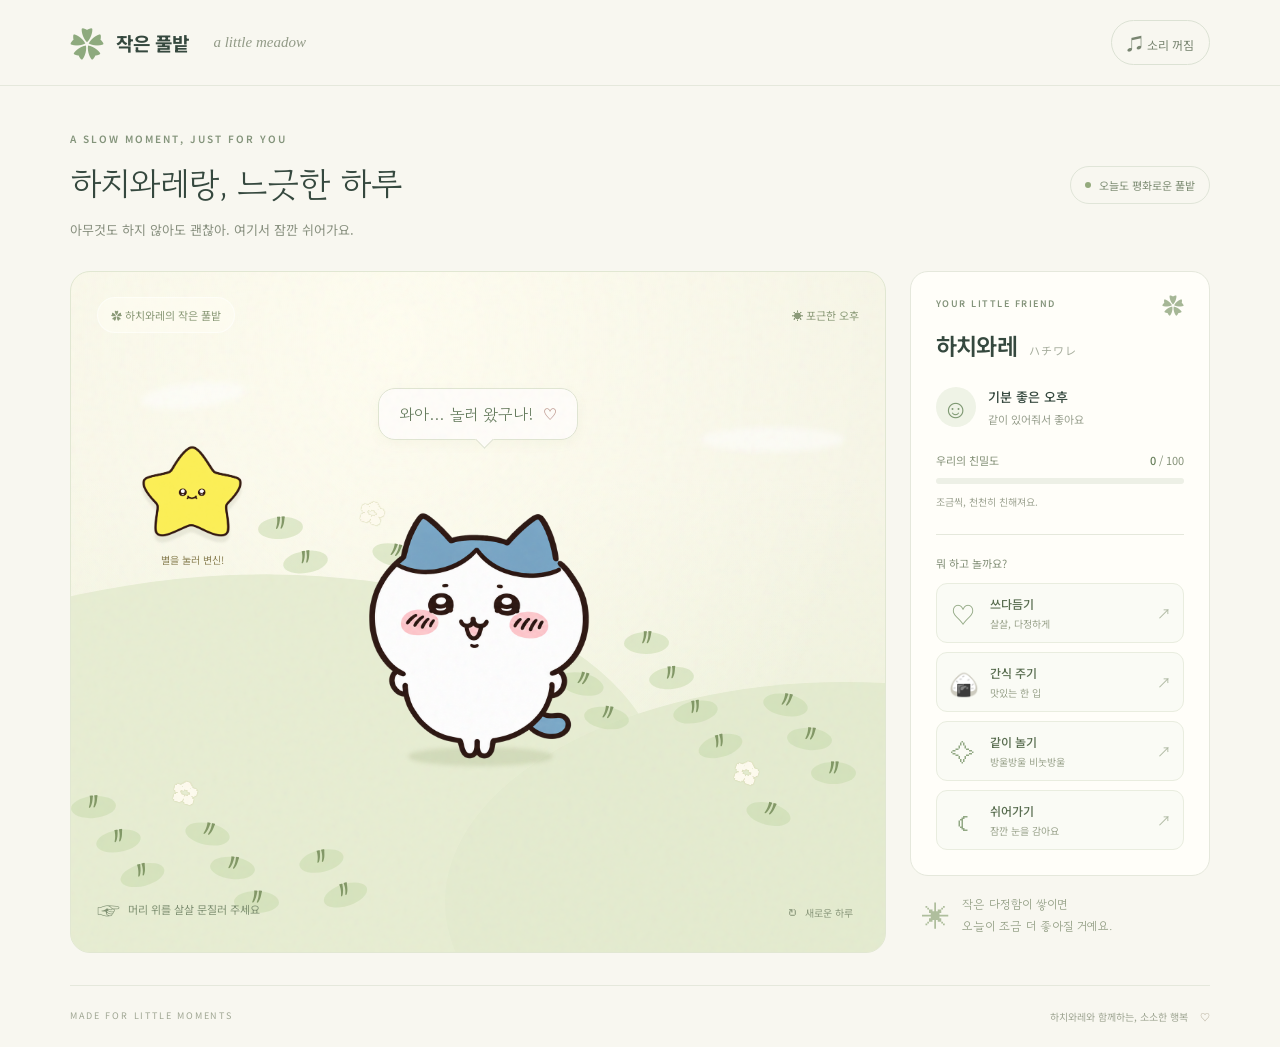
==== commit 8de5dae4: "Add star-triggered Magical Hachiware transformation" ====
--- a/index.html
+++ b/index.html
@@ -10,6 +10,8 @@
 <div class="scene-top"><span class="scene-label">✿ 하치와레의 작은 풀밭</span><span class="weather">☀  포근한 오후</span></div>
 <div class="cloud cloud-one"></div><div class="cloud cloud-two"></div><div class="hill hill-one"></div><div class="hill hill-two"></div>
 <div id="grass" aria-hidden="true"></div>
+<button id="magic-star" class="magic-star" aria-label="얼굴 있는 노란 별을 눌러 매지컬 하치와레로 변신" aria-pressed="false"><img src="assets/magic-star.png" alt="작은 눈과 웃는 입이 있는 노란 별"><span>별을 눌러 변신!</span></button>
+<div id="transformation" class="transformation" hidden aria-hidden="true"><div class="magic-ring"></div><div class="magic-sparkles">✧ ˚ ✦ ⋆ ✧ ˚ ✦</div><p>반짝반짝, 매지컬 하치와레!</p></div>
 <div class="character-area"><div id="bubble" class="bubble" role="status" aria-live="polite">와아… 놀러 왔구나! <span>♡</span></div><div class="character-shadow"></div><button id="character" class="character" aria-label="하치와레 쓰다듬기. 누르거나 머리를 문질러 주세요"><span class="sprite generated" id="sprite"></span></button><div id="particles" aria-hidden="true"></div></div>
 <div class="scene-bottom"><span><span class="small-hand">☞</span> 머리 위를 살살 문질러 주세요</span><button id="reset" aria-label="하치와레와의 하루 초기화">↻ <span>새로운 하루</span></button></div>
 </section>
--- a/style.css
+++ b/style.css
@@ -6,3 +6,4 @@
 .character.petted .sprite{animation:happy .7s ease-in-out infinite}
 .character.playing .sprite{animation:hop .65s ease-in-out 3}
 .character.sleeping .sprite{animation:breathe 4s ease-in-out infinite}
+.magic-star{position:absolute;left:8%;top:24%;z-index:8;width:112px;padding:0;background:none;border:0;color:#8b8154;text-align:center}.magic-star img{display:block;width:100%;height:auto;filter:drop-shadow(0 6px 1px #7a795f20);transition:transform .2s}.magic-star:hover img{transform:rotate(-8deg) scale(1.08)}.magic-star span{display:block;font-size:10px;margin-top:5px;white-space:nowrap}.magic-star:disabled{cursor:wait}.character.magical .sprite.generated{background-image:url('assets/magical-hachi-sprites.png')}.meadow.magical{background-color:#e4f5e9;background-image:radial-gradient(ellipse at 50% 30%,#fff8de 0%,transparent 65%),linear-gradient(#e2f6ed,#e6e6fa)}.magical .hill{opacity:.55}.transformation{position:absolute;inset:0;z-index:20;pointer-events:none;display:flex;align-items:center;justify-content:center;flex-direction:column;background:radial-gradient(circle,#fffbef 0%,#e2f9f0ed 45%,#e9d8f0b0);animation:magic-reveal 1.9s ease-in-out both;overflow:hidden}.transformation[hidden]{display:none}.magic-ring{position:absolute;width:350px;height:350px;border:3px solid #ffefad;border-radius:50%;box-shadow:0 0 40px #fff9,0 0 0 25px #ffffff30,0 0 0 50px #fff9cf30;animation:magic-spin 1.9s ease-out both}.magic-sparkles{font-size:54px;color:#c0a65c;letter-spacing:14px;text-shadow:0 0 20px #fff;animation:magic-spin 1.9s ease-out both}.transformation p{font-family:'Gowun Dodum',sans-serif;color:#7b739d;z-index:1;font-size:21px;margin-top:25px}.actions button:disabled{opacity:.6;cursor:wait}@keyframes magic-reveal{0%{opacity:0}25%,60%{opacity:1}100%{opacity:0}}@keyframes magic-spin{0%{transform:scale(.3) rotate(-45deg);opacity:0}45%{opacity:1}100%{transform:scale(1.4) rotate(25deg);opacity:.5}}@media(max-width:700px){.magic-star{width:80px;left:4%;top:21%}.magic-star span{font-size:9px}.magic-sparkles{font-size:35px;letter-spacing:5px}.transformation p{font-size:18px}}@media(prefers-reduced-motion:reduce){.transformation{animation:none;opacity:1}.magic-ring,.magic-sparkles{animation:none}}
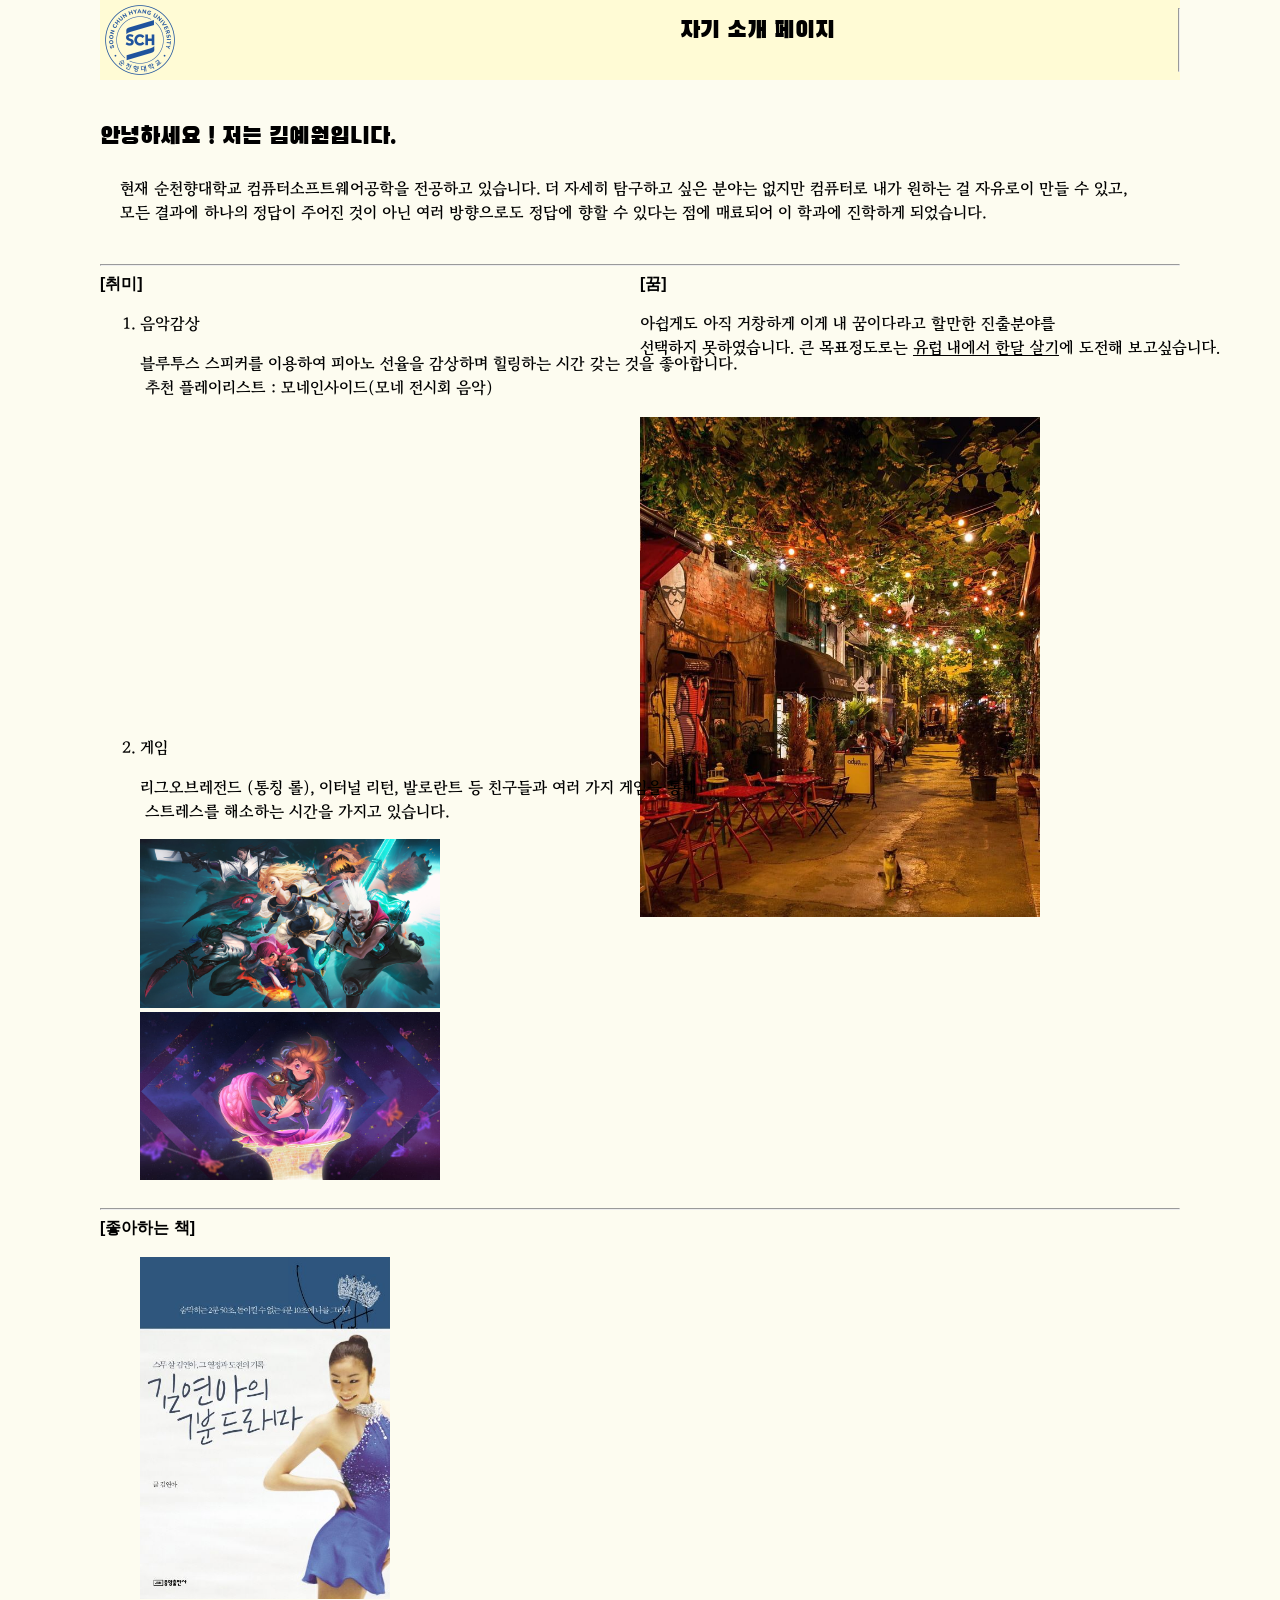
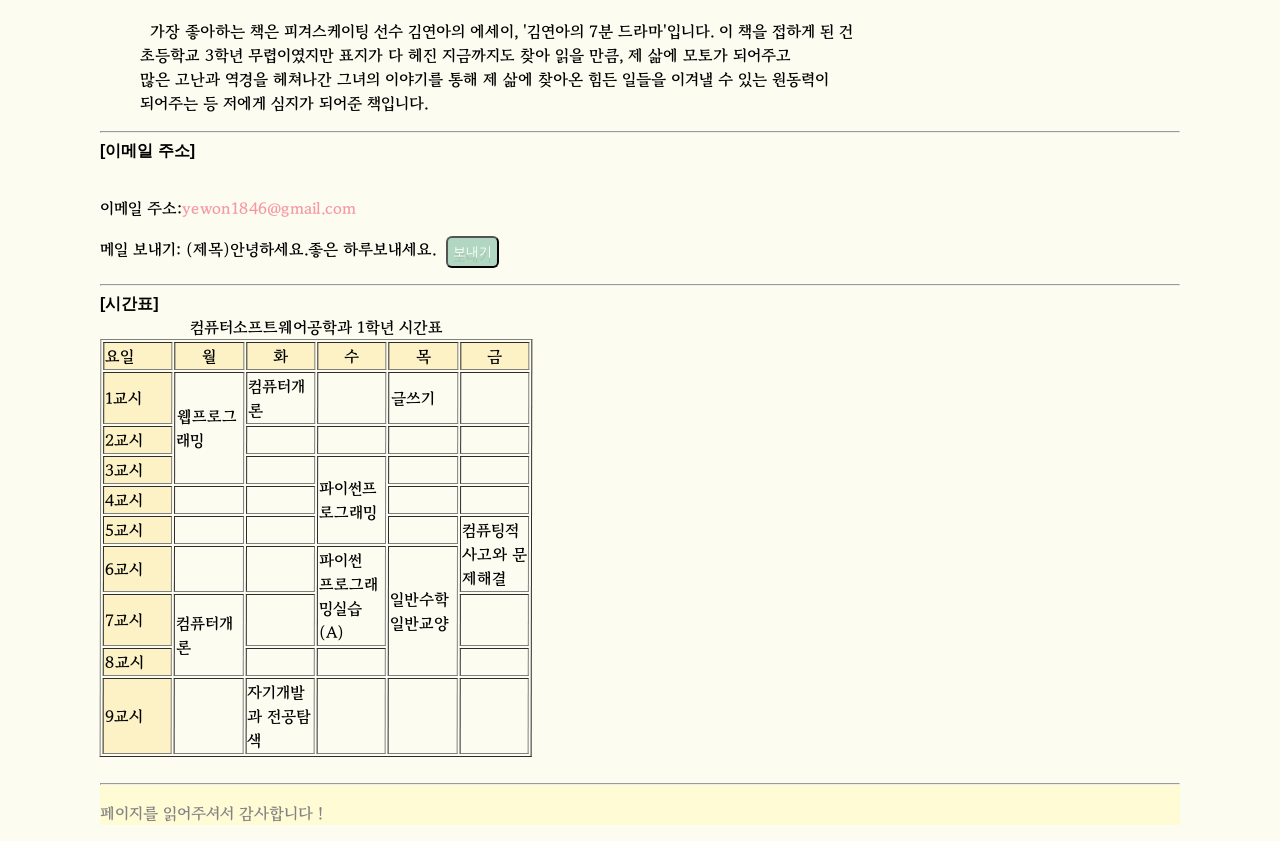
==== commit e6d8e8d5: "Separate Hachiware site and restore original introduction page" ====
--- a/index.html
+++ b/index.html
@@ -1,22 +1,115 @@
-<!doctype html>
-<html lang="ko">
-<head><meta charset="utf-8"><meta name="viewport" content="width=device-width,initial-scale=1"><meta name="theme-color" content="#f8f7ef"><title>하치와레의 작은 풀밭</title><link rel="stylesheet" href="style.css"></head>
-<body>
-<header class="topbar"><a class="brand" href="./"><span class="brand-icon">✿</span> 작은 풀밭 <span class="brand-en">a little meadow</span></a><button id="sound" class="quiet-button" aria-pressed="false">♫ <span>소리 꺼짐</span></button></header>
-<main>
-<div class="intro"><div><p class="eyebrow">A SLOW MOMENT, JUST FOR YOU</p><h1>하치와레랑, 느긋한 하루</h1><p class="subtitle">아무것도 하지 않아도 괜찮아. 여기서 잠깐 쉬어가요.</p></div><span class="day-badge"><span></span> 오늘도 평화로운 풀밭</span></div>
-<div class="layout">
-<section class="meadow" aria-label="하치와레와 상호작용하는 풀밭">
-<div class="scene-top"><span class="scene-label">✿ 하치와레의 작은 풀밭</span><span class="weather">☀  포근한 오후</span></div>
-<div class="cloud cloud-one"></div><div class="cloud cloud-two"></div><div class="hill hill-one"></div><div class="hill hill-two"></div>
-<div id="grass" aria-hidden="true"></div>
-<button id="magic-star" class="magic-star" aria-label="얼굴 있는 노란 별을 눌러 매지컬 하치와레로 변신" aria-pressed="false"><img src="assets/magic-star.png" alt="작은 눈과 웃는 입이 있는 노란 별"><span>별을 눌러 변신!</span></button>
-<div id="transformation" class="transformation" hidden aria-hidden="true"><div class="magic-ring"></div><div class="magic-sparkles">✧ ˚ ✦ ⋆ ✧ ˚ ✦</div><p>반짝반짝, 매지컬 하치와레!</p></div>
-<div class="character-area"><div id="bubble" class="bubble" role="status" aria-live="polite">와아… 놀러 왔구나! <span>♡</span></div><div class="character-shadow"></div><button id="character" class="character" aria-label="하치와레 쓰다듬기. 누르거나 머리를 문질러 주세요"><span class="sprite generated" id="sprite"></span></button><div id="particles" aria-hidden="true"></div></div>
-<div class="scene-bottom"><span><span class="small-hand">☞</span> 머리 위를 살살 문질러 주세요</span><button id="reset" aria-label="하치와레와의 하루 초기화">↻ <span>새로운 하루</span></button></div>
-</section>
-<aside class="sidebar"><section class="friend-card"><div class="card-top"><span class="eyebrow">YOUR LITTLE FRIEND</span><span class="tiny-flower">✿</span></div><h2>하치와레 <span>ハチワレ</span></h2><div class="mood"><span id="mood-icon">☺</span><div><strong id="mood">기분 좋은 오후</strong><p id="mood-description">같이 있어줘서 좋아요</p></div></div><div class="affection-heading"><span>우리의 친밀도</span><span><strong id="affection-value">0</strong> / 100</span></div><div class="progress" role="progressbar" aria-label="친밀도" aria-valuemin="0" aria-valuemax="100" aria-valuenow="0"><div id="affection-bar"></div></div><p id="affection-caption" class="caption">조금씩, 천천히 친해져요.</p><div class="divider"></div><p class="action-label">뭐 하고 놀까요?</p><div class="actions"><button data-action="pet"><span class="action-icon">♡</span><span><strong>쓰다듬기</strong><small>살살, 다정하게</small></span><span class="action-arrow">↗</span></button><button data-action="feed"><span class="action-icon">🍙</span><span><strong>간식 주기</strong><small>맛있는 한 입</small></span><span class="action-arrow">↗</span></button><button data-action="play"><span class="action-icon">✧</span><span><strong>같이 놀기</strong><small>방울방울 비눗방울</small></span><span class="action-arrow">↗</span></button><button data-action="rest"><span class="action-icon">☾</span><span><strong>쉬어가기</strong><small>잠깐 눈을 감아요</small></span><span class="action-arrow">↗</span></button></div></section><div class="note"><span>✳</span><p>작은 다정함이 쌓이면<br>오늘이 조금 더 좋아질 거예요.</p></div></aside>
-</div>
-<footer><span>MADE FOR LITTLE MOMENTS</span><span>하치와레와 함께하는, 소소한 행복 <span class="footer-heart">♡</span></span></footer>
-</main><script src="app.js"></script>
-</body></html>
+<!DOCTYPE html>
+<html>
+<head>
+    <link rel="stylesheet" href="style.css">
+    <meta charset="utf-8">
+    <link rel="stylesheet" href="https://jhammann.github.io/sakura/dist/sakura.css">
+    <div id="sakura-petals"></div>
+    <script src="https://jhammann.github.io/sakura/dist/sakura.js"></script>
+    <script>
+        var sakura = new Sakura('#sakura-petals');
+    </script>
+    <title> 자기소개</title>
+    <meta name="description" content="이 페이지는 자기소개를 위한 페이지입니다.">
+    <!--구글 폰트 불러오기 (볼드체)-->
+    <link rel="preconnect" href="https://fonts.googleapis.com">
+    <link rel="preconnect" href="https://fonts.gstatic.com" crossorigin>
+    <link href="https://fonts.googleapis.com/css2?family=Black+Han+Sans&display=swap" rel="stylesheet">
+    <!--구글 폰트 불러오기 (메인페이지)-->
+    <link rel="preconnect" href="https://fonts.googleapis.com"> 
+    <link rel="preconnect" href="https://fonts.gstatic.com" crossorigin> 
+    <link href="https://fonts.googleapis.com/css2?family=Black+Han+Sans&family=Gowun+Batang:wght@400;700&family=Noto+Serif+KR&display=swap" rel="stylesheet">
+    <div id="headercolor">
+        <br>
+        <a href="https://home.sch.ac.kr/xe/index.jsp" target="_blank" ><img id="logo" src="img/순천향대학교_seal.png" width="80" height="80" alt="순천향대학교 컴퓨터소프트웨어공학과 홈페이지"></a>
+        <br>
+        <h1>&nbsp;자기 소개 페이지</h1>
+        <nav>
+            <ul>
+                <li id="linav"><a href="#취미">취미</a></li>
+                <li id="linav"><a href="#꿈">꿈</a></li>
+                <li id="linav"><a href="#책">좋아하는 책</a></li>
+                <li id="linav"><a href="#이메일">이메일 주소</a></li>
+                <li id="linav"><a href="#시간표">시간표</a></li>
+            </ul>
+        </nav>
+        <br><br>
+        <hr>
+    </div>
+    <br>
+</head>
+<body>
+    <div>
+    <h3> 안녕하세요 ! 저는 김예원입니다. </h3>
+    <pre>
+    현재 순천향대학교 컴퓨터소프트웨어공학을 전공하고 있습니다. 더 자세히 탐구하고 싶은 분야는 없지만 컴퓨터로 내가 원하는 걸 자유로이 만들 수 있고,
+    모든 결과에 하나의 정답이 주어진 것이 아닌 여러 방향으로도 정답에 향할 수 있다는 점에 매료되어 이 학과에 진학하게 되었습니다.
+    </pre>
+    </div>
+    <hr>
+    <div id="fblock">
+        <div id="hobby">
+        <a name="취미>"><b>[취미]</b></a>
+        <ol type="1">
+            <li>음악감상</li>
+            <pre>블루투스 스피커를 이용하여 피아노 선율을 감상하며 힐링하는 시간 갖는 것을 좋아합니다.<br> 추천 플레이리스트 : 모네인사이드(모네 전시회 음악)<br></pre>
+            <iframe width="500" height="300" src="https://www.youtube.com/embed/D-BnClr1OoA?si=T-VZpK9DUd7u6JbNautoplay=1" title="YouTube video player" frameborder="0" allow="accelerometer; autoplay; clipboard-write; encrypted-media; gyroscope; picture-in-picture; web-share" referrerpolicy="strict-origin-when-cross-origin" allowfullscreen></iframe>
+            </p>
+            <li>게임</li>   
+            <pre>리그오브레전드 (통칭 롤), 이터널 리턴, 발로란트 등 친구들과 여러 가지 게임을 통해<br> 스트레스를 해소하는 시간을 가지고 있습니다. </pre>
+            <img src="img/lol.jpg" width="300" alt="리그오브레전드"> <img src="img/zoe-lol.jpg" width="300" alt="리그오브레전드 챔피언 '조이'">
+        </ol>
+        </div>
+        <div id="dream">
+        <a name="꿈"><b>[꿈]</b></a>
+        <pre>아쉽게도 아직 거창하게 이게 내 꿈이다라고 할만한 진출분야를 
+선택하지 못하였습니다. 큰 목표정도로는 <u>유럽 내에서 한달 살기</u>에 도전해 보고싶습니다. 
+        </pre>
+        <br>
+        <img src="img/유럽.jpg" width="400" height="500" alt="유럽풍경">
+        </div>
+    </div>
+    <hr>
+    <div id="dook">
+    <a name="책"><b>[좋아하는 책]</b></a><br><br>
+    <img src="img/book.jpg" id="book" width="250" alt="김연아의 7분 드라마">
+    <pre id="bookpre">          가장 좋아하는 책은 피겨스케이팅 선수 김연아의 에세이, '김연아의 7분 드라마'입니다. 이 책을 접하게 된 건
+        초등학교 3학년 무렵이였지만 표지가 다 헤진 지금까지도 찾아 읽을 만큼, 제 삶에 모토가 되어주고
+        많은 고난과 역경을 헤쳐나간 그녀의 이야기를 통해 제 삶에 찾아온 힘든 일들을 이겨낼 수 있는 원동력이
+        되어주는 등 저에게 심지가 되어준 책입니다. </pre>
+    </div>
+    <hr>
+    <div id="email">
+    <a name="이메일"><b>[이메일 주소]</b></a><br><br>
+    <p>이메일 주소:<a href="mailto:yewon1846@gmail.com">yewon1846@gmail.com</p></a>
+    <p>메일 보내기: (제목)안녕하세요.좋은 하루보내세요.<a href="mailto:yewon1846@gmail.com?subject=안녕하세요.좋은 하루보내세요."><button id="send">보내기</button></a></p>
+    </div>
+    <hr>
+    <div>
+    <a name="시간표"><b>[시간표]</b></a>
+    <table border=“1”>
+        <caption> 컴퓨터소프트웨어공학과 1학년 시간표</caption>
+        <thead>
+            <tr><td>요일</td> <th>월</th> <th>화</th> <th>수</th> <th>목</th> <th>금</th>
+        </thead>
+        <body> 
+            <tr> <td id="class">1교시</td> <td rowspan="3">웹프로그래밍</td> <td>컴퓨터개론</td> <td></td> <td>글쓰기</td> <td></td></tr>  
+            <tr> <td id="class">2교시</td> <td></td> <td></td> <td></td><td></td></tr>   
+            <tr> <td id="class">3교시</td> <td></td> <td rowspan="3">파이썬프로그래밍</td> <td></td> <td></td> </tr>  
+            <tr> <td id="class">4교시</td> <td></td> <td></td> <td></td> <td></td> </tr>  
+            <tr> <td id="class">5교시</td> <td></td> <td></td> <td></td> <td rowspan="2">컴퓨팅적사고와 문제해결</td> </tr>  
+            <tr> <td id="class">6교시</td> <td></td> <td></td> <td rowspan="2">파이썬<br>프로그래밍실습(A)</td><td rowspan="3">일반수학 일반교양</td></tr>  
+            <tr> <td id="class">7교시</td> <td rowspan="2">컴퓨터개론</td> <td></td> <td></td> </tr>  
+            <tr> <td id="class">8교시</td> <td></td> <td></td> <td></td> </tr>  
+            <tr> <td id="class">9교시</td> <td></td> <td>자기개발과 전공탐색</td> <td></td><td></td><td></td></tr>   
+        
+        </tbody>
+    </table>
+    <br>
+    </div>
+</body>
+<footer>
+    <hr>
+    <p id="footerp"> 페이지를 읽어주셔서 감사합니다 !</p>
+</footer>
+</html>
--- a/style.css
+++ b/style.css
@@ -1,9 +1,156 @@
-@import url('https://fonts.googleapis.com/css2?family=Gowun+Dodum&family=Noto+Sans+KR:wght@400;500;600;700&display=swap');
-:root{--ink:#35483e;--muted:#8a9386;--sage:#7b9676;--cream:#f8f7f0;--line:#e5e8dc}*{box-sizing:border-box}body{margin:0;background:var(--cream);color:var(--ink);font-family:'Noto Sans KR',sans-serif;font-size:14px}button,a{-webkit-tap-highlight-color:transparent}button{font:inherit;cursor:pointer}button:focus-visible,a:focus-visible{outline:3px solid #88a4bf;outline-offset:5px}a{color:inherit;text-decoration:none}.topbar{height:86px;border-bottom:1px solid var(--line);display:flex;align-items:center;justify-content:space-between;padding:0 5.5%}.brand{display:flex;align-items:center;gap:12px;font-weight:700;font-size:19px}.brand-icon{font-size:34px;color:#8eaa7e}.brand-en{font-family:Georgia,serif;font-style:italic;font-size:15px;font-weight:400;color:#939b88;margin-left:12px}.quiet-button{background:none;border:1px solid #dce2d4;border-radius:24px;padding:9px 15px;color:#798571;font-size:12px}.quiet-button:first-letter{font-size:17px}main{max-width:1390px;margin:auto;padding:45px 5.5% 0}.intro{display:flex;align-items:center;justify-content:space-between;margin-bottom:32px}.eyebrow{font-size:10px;letter-spacing:2px;color:#84947b;font-weight:600;margin:0 0 13px}h1{font-family:'Gowun Dodum',sans-serif;font-size:34px;letter-spacing:-1px;margin:0 0 12px;font-weight:400}.subtitle{font-size:13px;color:#88907f;margin:0}.day-badge{font-size:11px;color:#7e8d74;display:flex;gap:8px;align-items:center;border:1px solid #e0e5d8;border-radius:30px;padding:10px 14px}.day-badge>span{height:6px;width:6px;border-radius:50%;background:#94aa7d}.layout{display:grid;grid-template-columns:minmax(0,1fr) 300px;gap:24px}.meadow{position:relative;min-height:610px;background:#f1f3de;border:1px solid #e1e7d2;border-radius:20px;overflow:hidden;isolation:isolate;background-image:radial-gradient(ellipse at 40% 10%,#fffdf0 0%,transparent 70%),linear-gradient(#f7f6e7 30%,#e9efd5)}.meadow:after{content:'';position:absolute;inset:0;pointer-events:none;opacity:.14;background-image:url("data:image/svg+xml,%3Csvg viewBox='0 0 160 160' xmlns='http://www.w3.org/2000/svg'%3E%3Cfilter id='n'%3E%3CfeTurbulence type='fractalNoise' baseFrequency='.6' numOctaves='3' stitchTiles='stitch'/%3E%3C/filter%3E%3Crect width='100%25' height='100%25' opacity='.3' filter='url(%23n)'/%3E%3C/svg%3E");z-index:6}.scene-top,.scene-bottom{position:absolute;left:26px;right:26px;display:flex;justify-content:space-between;align-items:center;z-index:7}.scene-top{top:25px;font-size:11px;color:#8b9a78}.scene-label{background:#fffdf481;padding:9px 13px;border:1px solid #ffffff88;border-radius:20px}.weather{font-size:11px}.scene-bottom{bottom:24px;font-size:11px;color:#7f9072}.scene-bottom>span{display:flex;align-items:center;gap:8px}.small-hand{font-size:23px}.scene-bottom button{background:transparent;border:0;color:#8d9a7e;font-size:18px;padding:6px}.scene-bottom button span{font-size:10px;margin-left:3px}.hill{position:absolute;border-radius:50%;z-index:-1}.hill-one{width:1000px;height:550px;background:#e7edd2;top:310px;left:-400px;transform:rotate(-9deg)}.hill-two{width:800px;height:440px;background:#e4ebcf;top:410px;right:-360px}.cloud{position:absolute;background:#ffffff8a;border-radius:50%;width:105px;height:25px;filter:blur(3px)}.cloud-one{top:111px;left:70px;transform:rotate(-6deg)}.cloud-two{top:155px;right:40px;width:145px}.grass-tuft{position:absolute;width:45px;height:22px;border-radius:50%;background:#c6d9a980;transform:rotate(var(--rotation));color:#819765;text-align:center;font-family:Georgia,serif;font-weight:bold;font-size:23px;line-height:13px}.grass-tuft.flower{background:none;color:#fefbee;font-size:24px;text-shadow:0 0 1px #b6b979}.character-area{position:absolute;left:50%;top:52%;transform:translate(-50%,-50%);width:330px;height:390px;z-index:3}.character{position:absolute;inset:25px 0 0;width:330px;height:350px;border:0;background:none;padding:0;touch-action:none;user-select:none;transition:transform .25s;animation:breathe 3.5s ease-in-out infinite}.sprite{display:block;width:100%;height:100%;background:url('assets/hachi-sprites.png') center/contain no-repeat;pointer-events:none}.sprite.generated{background-image:url('assets/hachi-sprites.png');background-size:200% 100%;background-position:0% center}.petted .sprite.generated{background-position:100% center}.character.petted{animation:happy .7s ease-in-out infinite}.character.playing{animation:hop .65s ease-in-out 3}.character.sleeping{animation:breathe 4s ease-in-out infinite;transform:rotate(-5deg)}.character.sleeping .sprite{filter:brightness(.97)}.character-shadow{position:absolute;width:145px;height:19px;bottom:55px;left:95px;border-radius:50%;background:#9aab7b45;filter:blur(2px)}.bubble{position:absolute;top:-43px;left:50%;transform:translateX(-50%);white-space:nowrap;background:#fffdf9;border:1px solid #e0e5d2;border-radius:17px;padding:13px 20px;font-family:'Gowun Dodum',sans-serif;color:#657b5d;font-size:16px;box-shadow:0 4px 12px #8c9b6910;z-index:4}.bubble:after{content:'';position:absolute;width:12px;height:12px;background:#fffdf9;border-right:1px solid #e0e5d2;border-bottom:1px solid #e0e5d2;bottom:-7px;left:50%;transform:rotate(45deg)}.bubble span{color:#bf9a91;margin-left:5px}.friend-card{padding:25px;background:#fffef9;border:1px solid var(--line);border-radius:18px}.card-top{display:flex;justify-content:space-between;align-items:center}.card-top .eyebrow{font-size:9px;letter-spacing:1.5px}.tiny-flower{font-size:22px;color:#a6b796;margin-top:-12px}h2{font-size:23px;letter-spacing:-.7px;margin:5px 0 24px;font-weight:600}h2>span{font-size:11px;letter-spacing:1px;color:#a5ac9c;font-weight:400;margin-left:7px}.mood{display:flex;gap:12px;align-items:center;margin-bottom:25px}.mood>span{width:40px;height:40px;background:#eff3e6;border-radius:50%;display:grid;place-items:center;font-size:26px;color:#7f9973}.mood strong{font-size:13px;font-weight:500}.mood p{font-size:11px;color:#99a08f;margin:5px 0 0}.affection-heading{display:flex;justify-content:space-between;font-size:11px;color:#849178;margin-bottom:10px}.affection-heading strong{font-weight:500;color:#677f5a}.progress{height:6px;border-radius:8px;background:#edf0e6;overflow:hidden}.progress>div{background:#9ab58a;width:0%;height:100%;border-radius:8px;transition:width .4s}.caption{font-size:10px;color:#a0a695;margin:10px 0 0}.divider{height:1px;background:var(--line);margin:25px 0 20px}.action-label{font-size:11px;color:#849079;margin-bottom:12px}.actions{display:grid;gap:9px}.actions button{display:flex;align-items:center;gap:12px;text-align:left;padding:11px 12px;background:#fafbf5;border:1px solid #e9eddf;border-radius:11px;color:#596d50;transition:background .2s,transform .2s}.actions button:hover{background:#edf3e4;transform:translateY(-2px)}.actions button.active{background:#e7efdf;border-color:#a8bc98}.action-icon{font-size:24px;width:29px;text-align:center;color:#92a884}.actions strong{font-size:12px;font-weight:500;display:block}.actions small{font-size:10px;color:#9aa38c;display:block;margin-top:4px}.action-arrow{margin-left:auto;color:#b1bba5}.note{display:flex;align-items:center;gap:12px;padding:17px 12px;color:#929e84}.note>span{font-size:28px;color:#afbe9d}.note p{font-family:'Gowun Dodum',sans-serif;font-size:12px;line-height:1.8;margin:0}footer{display:flex;justify-content:space-between;border-top:1px solid var(--line);margin-top:32px;padding:23px 0;color:#a0a794;font-size:10px}footer>span:first-child{letter-spacing:1.8px;font-size:9px}.footer-heart{margin-left:9px;color:#aaa18c}.particle{position:absolute;pointer-events:none;color:#d09a9b;font-size:24px;z-index:5;animation:float-away 1.4s ease-out forwards}.play-bubble{border:1px solid #94b6ac;background:radial-gradient(circle at 30% 25%,#fff9,transparent 60%);border-radius:50%;width:30px;height:30px;animation:float-away 2.5s ease-out forwards}.snack{font-size:40px}.sleep-z{font-size:25px;color:#8295a0}@keyframes breathe{50%{translate:0 -5px}}@keyframes happy{50%{transform:rotate(2deg) scale(1.025)}}@keyframes hop{50%{translate:0 -25px;rotate:-3deg}}@keyframes float-away{0%{opacity:0;transform:translate(0,10px) scale(.5)}20%{opacity:1}100%{opacity:0;transform:translate(var(--drift,20px),-100px) scale(1.2)}}@media(min-width:1450px){main{padding-left:35px;padding-right:35px}}@media(max-width:950px){main{padding:30px 4% 0}.topbar{padding:0 4%}.layout{grid-template-columns:minmax(0,1fr) 270px;gap:16px}.friend-card{padding:20px}.day-badge{display:none}.meadow{min-height:590px}.scene-bottom>span{font-size:10px}.scene-bottom button span{display:none}.character-area{scale:.9}}@media(max-width:700px){.topbar{height:68px}.brand{font-size:16px;gap:8px}.brand-en{display:none}.intro{margin-bottom:23px}h1{font-size:27px}.subtitle{font-size:11px}.layout{grid-template-columns:1fr}.meadow{min-height:500px}.character-area{top:52%;scale:.85}.scene-top,.scene-bottom{left:17px;right:17px}.friend-card{padding:23px}.actions{grid-template-columns:1fr 1fr}.actions button{padding:11px 8px;gap:8px}.action-arrow{display:none}.note{justify-content:center}.card-top .eyebrow{font-size:10px}.mood{margin-bottom:20px}h2{margin-bottom:18px}footer{margin-top:20px;font-size:9px;gap:10px}footer>span:first-child{font-size:8px;letter-spacing:1px}}@media(prefers-reduced-motion:reduce){*,*:before,*:after{animation:none!important;transition:none!important}.particle{display:none}}
-.sprite.generated{width:262.5px;height:350px;margin:auto}
-.character,.character.petted,.character.playing,.character.sleeping{animation:none}
-.character .sprite{animation:breathe 3.5s ease-in-out infinite}
-.character.petted .sprite{animation:happy .7s ease-in-out infinite}
-.character.playing .sprite{animation:hop .65s ease-in-out 3}
-.character.sleeping .sprite{animation:breathe 4s ease-in-out infinite}
-.magic-star{position:absolute;left:8%;top:24%;z-index:8;width:112px;padding:0;background:none;border:0;color:#8b8154;text-align:center}.magic-star img{display:block;width:100%;height:auto;filter:drop-shadow(0 6px 1px #7a795f20);transition:transform .2s}.magic-star:hover img{transform:rotate(-8deg) scale(1.08)}.magic-star span{display:block;font-size:10px;margin-top:5px;white-space:nowrap}.magic-star:disabled{cursor:wait}.character.magical .sprite.generated{background-image:url('assets/magical-hachi-sprites.png')}.meadow.magical{background-color:#e4f5e9;background-image:radial-gradient(ellipse at 50% 30%,#fff8de 0%,transparent 65%),linear-gradient(#e2f6ed,#e6e6fa)}.magical .hill{opacity:.55}.transformation{position:absolute;inset:0;z-index:20;pointer-events:none;display:flex;align-items:center;justify-content:center;flex-direction:column;background:radial-gradient(circle,#fffbef 0%,#e2f9f0ed 45%,#e9d8f0b0);animation:magic-reveal 1.9s ease-in-out both;overflow:hidden}.transformation[hidden]{display:none}.magic-ring{position:absolute;width:350px;height:350px;border:3px solid #ffefad;border-radius:50%;box-shadow:0 0 40px #fff9,0 0 0 25px #ffffff30,0 0 0 50px #fff9cf30;animation:magic-spin 1.9s ease-out both}.magic-sparkles{font-size:54px;color:#c0a65c;letter-spacing:14px;text-shadow:0 0 20px #fff;animation:magic-spin 1.9s ease-out both}.transformation p{font-family:'Gowun Dodum',sans-serif;color:#7b739d;z-index:1;font-size:21px;margin-top:25px}.actions button:disabled{opacity:.6;cursor:wait}@keyframes magic-reveal{0%{opacity:0}25%,60%{opacity:1}100%{opacity:0}}@keyframes magic-spin{0%{transform:scale(.3) rotate(-45deg);opacity:0}45%{opacity:1}100%{transform:scale(1.4) rotate(25deg);opacity:.5}}@media(max-width:700px){.magic-star{width:80px;left:4%;top:21%}.magic-star span{font-size:9px}.magic-sparkles{font-size:35px;letter-spacing:5px}.transformation p{font-size:18px}}@media(prefers-reduced-motion:reduce){.transformation{animation:none;opacity:1}.magic-ring,.magic-sparkles{animation:none}}
+@import url('https://fonts.googleapis.com/css2?family=Black+Han+Sans&display=swap');
+
+html {
+  box-sizing: border-box;
+}
+
+*, *:before, *:after {
+  box-sizing: inherit;
+}
+
+#headercolor{
+  display: flex;
+  flex-direction : row;
+  background-color:#fffbd5;
+}
+
+
+p,pre ,li{
+  font-family: "Gowun Batang", serif;
+  font-weight: 700;
+  font-style: normal;
+  transform: skew(-0.1deg);
+  -webkit-font-smoothing: antialiased;
+  -moz-osx-font-smoothing: auto;
+}
+
+h1,h2,h3 {
+  font-family: "Black Han Sans";
+  font-weight: 400;
+  font-size: x-large;
+  font-style: normal;
+  border: radius 0.08em;
+  -webkit-font-smoothing: antialiased;
+  -moz-osx-font-smoothing: auto; 
+}
+
+nav {
+  float: right;
+  margin-top: -65px;
+}
+
+#linav{
+  background:#ffe9c0;
+  padding: 6px;
+  list-style: none;
+  float: left;
+}
+
+a{
+  text-decoration-line: none;
+  text-decoration:none;
+  flex-grow: 1;
+}
+
+a:link {
+  color: rgba(243, 135, 153, 0.87);
+}
+
+
+a:visited{
+  color: rgb(19, 151, 228);
+}
+
+a:hover{
+  color: rgb(194, 133, 252);
+  background-color: #d4ddf1;
+}
+
+body{
+  margin: 0;
+  height: 100%;
+  background: #fdfcf0;
+  font-family: sans-serif;
+  font-weight: 400;
+  font-style: normal;
+  margin-left: 100px;
+  margin-right: 100px;
+  
+}
+
+#fblock{
+  display: flex;
+  flex-direction : row;
+  justify-content:center;
+  width: 100%;
+}
+  
+#hobby{
+  width: 50%;
+}
+
+#dream{
+  width: 50%;
+}
+
+#logo{
+  float: left;
+}
+
+#book{
+  margin-left: 40px; 
+
+}
+
+#send{
+  position: relative;
+  display: inline-block;
+  margin-left: 10px;
+  padding: 5px 5px;
+  color: rgb(255, 255, 255);
+  border-radius: 6px;
+  text-align: center;
+  text-shadow: 0 5px 0 rgba(76, 92, 60, 0.15);
+  background-color: #b1d6c1;
+  
+}
+
+table{
+  width: 40%;
+  height: 60%;
+  table-layout: fixed;
+  font-family: "Gowun Batang", serif;
+  font-weight: 700;
+  font-style: normal;
+  transform: skew(-0.1deg);
+  -webkit-font-smoothing: antialiased;
+  -moz-osx-font-smoothing: auto;
+  
+}
+
+table td:hover{
+  color: rgb(238, 118, 138);
+  background-color: rgb(253, 236, 236);
+}
+
+thead{
+  background-color: rgb(252, 242, 197);
+}
+
+#class{
+  background-color: rgb(252, 242, 197);
+}
+
+footer{
+  font-family: "Gowun Batang", serif;
+  font-weight: 700;
+  font-style: normal;
+  transform: skew(-0.1deg);
+  -webkit-font-smoothing: antialiased;
+  -moz-osx-font-smoothing: auto;
+  background-color: #fffbd5;
+}
+
+#footerp{
+  color: #838383;
+}
